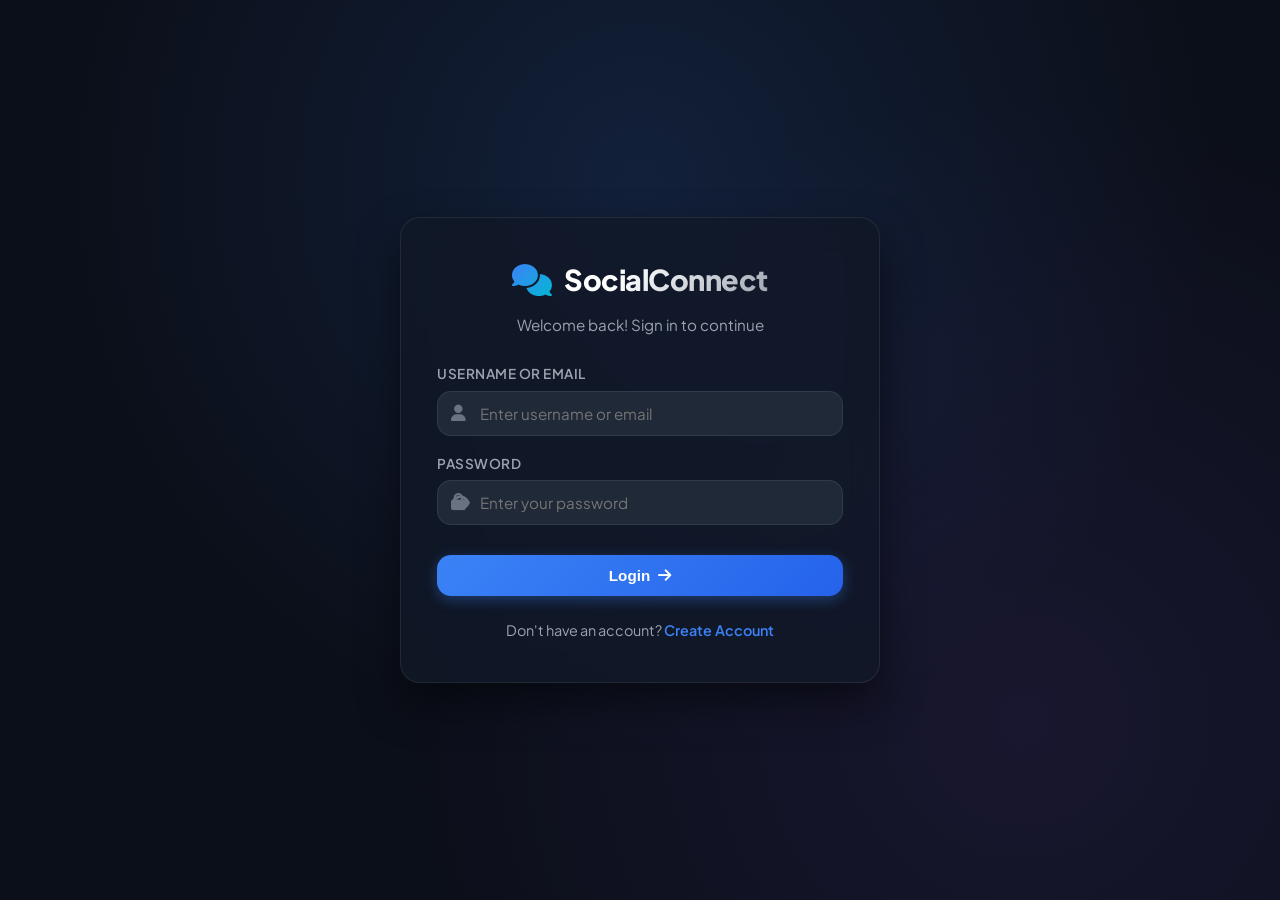
==== wwwroot/dashboard.html @ 9f1ae096 "Initial commit" ====
<!DOCTYPE html>
<html lang="en">
<head>
  <meta charset="UTF-8">
  <meta name="viewport" content="width=device-width, initial-scale=1.0">
  <title>Dashboard - SocialConnect</title>
  <link rel="stylesheet" href="css/style.css">
  <link rel="stylesheet" href="css/dashboard.css">
  <link rel="stylesheet" href="css/users.css">
  <link rel="stylesheet" href="css/call.css">
  <link rel="stylesheet" href="css/profile.css">
  <link rel="stylesheet" href="css/responsive.css">
</head>
<body>
  <div class="app-layout">
    <!-- Sidebar -->
    <aside class="app-sidebar">
      <div class="sidebar-header">
        <div class="user-profile-summary" id="open-profile-btn" title="View Profile">
          <img id="header-user-avatar" src="https://ui-avatars.com/api/?name=User&background=3b82f6&color=fff" alt="User Avatar" class="user-avatar">
          <div class="user-details-mini">
            <span id="header-user-name" class="user-name-display">Loading...</span>
            <span id="header-user-handle" class="user-handle-display">@username</span>
          </div>
        </div>
        <div class="sidebar-actions">
          <button class="icon-btn" id="find-people-nav-btn" title="Find People" onclick="window.location.href='users.html'">
            <i class="fa-solid fa-user-plus"></i>
          </button>
          <button class="icon-btn" id="edit-profile-btn" title="Edit Profile">
            <i class="fa-solid fa-user-pen"></i>
          </button>
          <button class="icon-btn" id="logout-btn" title="Logout" style="color: var(--accent-danger);">
            <i class="fa-solid fa-right-from-bracket"></i>
          </button>
        </div>
      </div>

      <div class="sidebar-nav">
        <button class="nav-tab active" id="tab-chats-btn">
          <i class="fa-solid fa-comments"></i> Chats
        </button>
        <button class="nav-tab" id="tab-people-btn">
          <i class="fa-solid fa-user-group"></i> People
        </button>
        <button class="nav-tab" id="tab-calls-btn">
          <i class="fa-solid fa-clock-rotate-left"></i> Calls
        </button>
      </div>

      <!-- Chats Sidebar Panel -->
      <div class="sidebar-content" id="sidebar-chats-panel">
        <div style="margin-bottom: 16px;">
          <h4 style="font-size: 0.85rem; font-weight: 700; color: var(--text-muted); text-transform: uppercase; letter-spacing: 0.5px; margin-bottom: 10px;">
            Connected Friends
          </h4>
          <div id="sidebar-friends-container">
            <!-- Connected friends list -->
          </div>
        </div>
      </div>

      <!-- People Sidebar Panel -->
      <div class="sidebar-content" id="sidebar-people-panel" style="display: none;">
        <div style="margin-bottom: 14px;">
          <div class="input-wrapper">
            <input type="text" id="sidebar-user-search-input" class="form-control" placeholder="Search people..." style="padding-left: 36px; font-size: 0.88rem;">
            <i class="fa-solid fa-magnifying-glass" style="left: 12px; font-size: 0.9rem;"></i>
          </div>
        </div>

        <div style="margin-bottom: 16px;">
          <h4 style="font-size: 0.85rem; font-weight: 700; color: var(--primary); text-transform: uppercase; letter-spacing: 0.5px; margin-bottom: 8px;">
            Pending Requests
          </h4>
          <div id="sidebar-pending-container">
            <!-- Pending requests -->
          </div>
        </div>

        <div>
          <h4 style="font-size: 0.85rem; font-weight: 700; color: var(--text-secondary); text-transform: uppercase; letter-spacing: 0.5px; margin-bottom: 8px;">
            Find People
          </h4>
          <div id="sidebar-users-container">
            <!-- Users list -->
          </div>
        </div>
      </div>

      <!-- Calls Sidebar Panel -->
      <div class="sidebar-content" id="sidebar-calls-panel" style="display: none;">
        <div style="display: flex; align-items: center; justify-content: space-between; margin-bottom: 12px;">
          <h4 style="font-size: 0.85rem; font-weight: 700; color: var(--text-muted); text-transform: uppercase; letter-spacing: 0.5px;">
            Recent Calls
          </h4>
          <button class="btn btn-secondary btn-sm" onclick="Call.loadCallHistory()" style="padding: 2px 8px; font-size: 0.75rem;">
            <i class="fa-solid fa-rotate"></i> Refresh
          </button>
        </div>
        <div id="sidebar-calls-container">
          <div style="text-align: center; padding: 20px; color: var(--text-muted);">
            <i class="fa-solid fa-phone" style="font-size: 1.8rem; margin-bottom: 8px;"></i>
            <p style="font-size: 0.88rem;">Loading calls...</p>
          </div>
        </div>
      </div>
    </aside>

    <!-- Main Content Area -->
    <main class="app-main">
      <div class="welcome-screen">
        <div class="phase-pill">
          <i class="fa-solid fa-circle-check"></i> Phase 1 & 2 Active: Auth + User Discovery & Connections
        </div>
        <div class="welcome-icon-box">
          <i class="fa-solid fa-users-viewfinder"></i>
        </div>
        <h2 class="welcome-title">Find & Connect With People!</h2>
        <p class="welcome-desc">
          Search registered users by username, full name, or email. Send connection requests, accept/reject incoming requests, and manage your connected friends list.
        </p>

        <div style="display: flex; gap: 12px; margin-bottom: 24px;">
          <a href="users.html" class="btn btn-primary" style="padding: 12px 24px;">
            <i class="fa-solid fa-user-plus"></i> Open User Discovery Page
          </a>
          <button class="btn btn-secondary" onclick="UI.openModal('view-profile-modal')">
            <i class="fa-solid fa-id-card"></i> My Profile
          </button>
        </div>

        <div class="glass-card" style="padding: 24px; max-width: 600px; width: 100%; text-align: left;">
          <h4 style="color: var(--primary); font-weight: 700; margin-bottom: 12px; display: flex; align-items: center; justify-content: space-between;">
            <span><i class="fa-solid fa-user-group"></i> My Connections</span>
            <span id="friends-count-badge" style="font-size: 0.8rem; background: var(--primary-glow); color: var(--primary); padding: 2px 8px; border-radius: var(--radius-full);">0 friends</span>
          </h4>
          <div id="dashboard-friends-list">
            <!-- Connected friends list -->
          </div>
        </div>
      </div>
    </main>
  </div>

  <!-- View Profile Modal -->
  <div class="modal-backdrop" id="view-profile-modal">
    <div class="modal-content glass-card">
      <button class="modal-close-btn" onclick="UI.closeModal('view-profile-modal')">
        <i class="fa-solid fa-xmark"></i>
      </button>
      <div class="profile-card-header">
        <img id="modal-profile-avatar" src="" alt="Avatar" class="profile-avatar-large">
        <h3 id="modal-profile-name" class="profile-full-name">Full Name</h3>
        <p id="modal-profile-username" class="profile-username">@username</p>
        <span class="status-badge status-online">
          <span class="status-dot"></span> 🟢 Online
        </span>
      </div>
      <div class="profile-info-grid">
        <div class="profile-info-item">
          <div class="profile-info-label">Email Address</div>
          <div id="modal-profile-email" class="profile-info-value">email@example.com</div>
        </div>
        <div class="profile-info-item">
          <div class="profile-info-label">Bio / About</div>
          <div id="modal-profile-bio" class="profile-info-value">No bio added yet.</div>
        </div>
        <div class="profile-info-item">
          <div class="profile-info-label">Member Since</div>
          <div id="modal-profile-joined" class="profile-info-value">-</div>
        </div>
      </div>
    </div>
  </div>

  <!-- Edit Profile Modal -->
  <div class="modal-backdrop" id="edit-profile-modal">
    <div class="modal-content glass-card" style="max-width: 500px;">
      <button class="modal-close-btn" onclick="UI.closeModal('edit-profile-modal')">
        <i class="fa-solid fa-xmark"></i>
      </button>
      <h3 style="font-size: 1.3rem; font-weight: 800; margin-bottom: 20px;">
        <i class="fa-solid fa-user-pen" style="color: var(--primary);"></i> Edit Profile
      </h3>

      <form id="profile-edit-form" enctype="multipart/form-data">
        <div class="avatar-upload-container" style="margin-bottom: 16px;">
          <div class="avatar-preview-wrapper" id="edit-avatar-trigger" title="Change Photo">
            <img id="edit-avatar-preview-img" src="" alt="Avatar">
            <div class="avatar-overlay">
              <i class="fa-solid fa-camera"></i>
            </div>
          </div>
          <span style="font-size: 0.78rem; color: var(--text-muted);">Click to change profile picture</span>
          <input type="file" id="edit-profile-avatar-input" name="profilePhoto" class="hidden-file-input" accept="image/jpeg,image/png,image/webp">
        </div>

        <div class="form-group">
          <label for="edit-fullName">Full Name</label>
          <div class="input-wrapper">
            <input type="text" id="edit-fullName" name="fullName" class="form-control" required>
            <i class="fa-solid fa-id-card"></i>
          </div>
        </div>

        <div class="form-group">
          <label for="edit-bio">Bio / About</label>
          <div class="input-wrapper">
            <input type="text" id="edit-bio" name="bio" class="form-control">
            <i class="fa-solid fa-quote-left"></i>
          </div>
        </div>

        <hr style="border: 0; border-top: 1px solid var(--border-color); margin: 20px 0;">
        <h4 style="font-size: 0.9rem; font-weight: 700; color: var(--text-secondary); margin-bottom: 12px;">Change Password (Optional)</h4>

        <div class="form-group">
          <label for="edit-currentPassword">Current Password</label>
          <div class="input-wrapper">
            <input type="password" id="edit-currentPassword" name="currentPassword" class="form-control" placeholder="Required to change password">
            <i class="fa-solid fa-lock"></i>
            <i class="fa-solid fa-eye password-toggle"></i>
          </div>
        </div>

        <div class="form-group">
          <label for="edit-newPassword">New Password</label>
          <div class="input-wrapper">
            <input type="password" id="edit-newPassword" name="newPassword" class="form-control" placeholder="Min. 6 characters" minlength="6">
            <i class="fa-solid fa-key"></i>
            <i class="fa-solid fa-eye password-toggle"></i>
          </div>
        </div>

        <button type="submit" class="btn btn-primary" style="width: 100%; margin-top: 10px;">
          Save Changes <i class="fa-solid fa-check"></i>
        </button>
      </form>
    </div>
  </div>

  <!-- Incoming Voice Call Modal -->
  <div class="modal-backdrop" id="incoming-voice-call-modal">
    <div class="modal-content glass-card" style="max-width: 400px; text-align: center; padding: 28px;">
      <div style="margin-bottom: 16px;">
        <img id="incoming-caller-avatar" src="" style="width: 80px; height: 80px; border-radius: 50%; object-fit: cover; border: 3px solid var(--accent-green); box-shadow: 0 0 20px rgba(16, 185, 129, 0.4);">
      </div>
      <h3 id="incoming-caller-name" style="font-size: 1.25rem; font-weight: 800; color: var(--text-main); margin-bottom: 4px;">Incoming Call</h3>
      <p style="font-size: 0.88rem; color: var(--accent-green); font-weight: 600; margin-bottom: 24px;">
        <i class="fa-solid fa-phone-volume fa-shake"></i> Incoming Voice Call...
      </p>
      <div style="display: flex; gap: 14px;">
        <button class="btn btn-danger" onclick="Call.rejectIncomingCall()" style="flex: 1; padding: 12px; font-weight: 700;">
          <i class="fa-solid fa-phone-slash"></i> Decline
        </button>
        <button class="btn btn-primary" onclick="Call.acceptIncomingCall()" style="flex: 1; padding: 12px; font-weight: 700; background: linear-gradient(135deg, #10b981 0%, #059669 100%);">
          <i class="fa-solid fa-phone"></i> Accept
        </button>
      </div>
    </div>
  </div>

  <!-- Incoming Video Call Modal -->
  <div class="modal-backdrop" id="incoming-video-call-modal">
    <div class="modal-content glass-card" style="max-width: 400px; text-align: center; padding: 28px;">
      <div style="margin-bottom: 16px;">
        <img id="incoming-video-caller-avatar" src="" style="width: 80px; height: 80px; border-radius: 50%; object-fit: cover; border: 3px solid var(--primary); box-shadow: 0 0 20px rgba(59, 130, 246, 0.4);">
      </div>
      <h3 id="incoming-video-caller-name" style="font-size: 1.25rem; font-weight: 800; color: var(--text-main); margin-bottom: 4px;">Incoming Video Call</h3>
      <p style="font-size: 0.88rem; color: var(--primary); font-weight: 600; margin-bottom: 24px;">
        <i class="fa-solid fa-video fa-shake"></i> Incoming Video Call...
      </p>
      <div style="display: flex; gap: 14px;">
        <button class="btn btn-danger" onclick="Call.rejectIncomingCall()" style="flex: 1; padding: 12px; font-weight: 700;">
          <i class="fa-solid fa-phone-slash"></i> Decline
        </button>
        <button class="btn btn-primary" onclick="Call.acceptIncomingVideoCall()" style="flex: 1; padding: 12px; font-weight: 700; background: linear-gradient(135deg, #3b82f6 0%, #2563eb 100%);">
          <i class="fa-solid fa-video"></i> Accept Video
        </button>
      </div>
    </div>
  </div>

  <script src="js/lib/signalr.min.js"></script>
  <script src="js/api.js"></script>
  <script src="js/ui.js"></script>
  <script src="js/auth.js"></script>
  <script src="js/profile.js"></script>
  <script src="js/users.js"></script>
  <script src="js/chat.js"></script>
  <script src="js/call.js"></script>
  <script>
    document.addEventListener('DOMContentLoaded', async () => {
      const user = await Auth.getCurrentUser();
      if (!user) {
        window.location.href = 'login.html';
        return;
      }

      Profile.init();
      Profile.renderProfileData(user);
      Users.init();
      Chat.initSignalR();

      // Load connections for sidebar and dashboard
      loadDashboardConnections();

      // Tab Toggling
      const tabChatsBtn = document.getElementById('tab-chats-btn');
      const tabPeopleBtn = document.getElementById('tab-people-btn');
      const tabCallsBtn = document.getElementById('tab-calls-btn');
      const chatsPanel = document.getElementById('sidebar-chats-panel');
      const peoplePanel = document.getElementById('sidebar-people-panel');
      const callsPanel = document.getElementById('sidebar-calls-panel');

      tabChatsBtn.addEventListener('click', () => {
        tabChatsBtn.classList.add('active');
        tabPeopleBtn.classList.remove('active');
        if (tabCallsBtn) tabCallsBtn.classList.remove('active');
        chatsPanel.style.display = 'block';
        peoplePanel.style.display = 'none';
        if (callsPanel) callsPanel.style.display = 'none';
      });

      tabPeopleBtn.addEventListener('click', () => {
        tabPeopleBtn.classList.add('active');
        tabChatsBtn.classList.remove('active');
        if (tabCallsBtn) tabCallsBtn.classList.remove('active');
        peoplePanel.style.display = 'block';
        chatsPanel.style.display = 'none';
        if (callsPanel) callsPanel.style.display = 'none';
        
        Users.loadUsersContainer('sidebar-users-container');
        Users.loadPendingRequestsContainer('sidebar-pending-container');
      });

      if (tabCallsBtn) {
        tabCallsBtn.addEventListener('click', () => {
          tabCallsBtn.classList.add('active');
          tabChatsBtn.classList.remove('active');
          tabPeopleBtn.classList.remove('active');
          if (callsPanel) callsPanel.style.display = 'block';
          chatsPanel.style.display = 'none';
          peoplePanel.style.display = 'none';

          if (typeof Call !== 'undefined' && Call.loadCallHistory) {
            Call.loadCallHistory();
          }
        });
      }

      // Event listeners for profile modals & logout
      document.getElementById('open-profile-btn').addEventListener('click', () => UI.openModal('view-profile-modal'));
      document.getElementById('edit-profile-btn').addEventListener('click', () => UI.openModal('edit-profile-modal'));
      document.getElementById('logout-btn').addEventListener('click', () => Auth.logout());
    });

    async function loadDashboardConnections() {
      try {
        const [friends, conversations] = await Promise.all([
          API.get('/friendrequests/friends'),
          API.get('/conversations').catch(() => [])
        ]);

        const unreadMap = {};
        if (Array.isArray(conversations)) {
          conversations.forEach(c => {
            if (c.otherParticipant) {
              unreadMap[c.otherParticipant.id] = c.unreadCount || 0;
            }
          });
        }

        const countBadge = document.getElementById('friends-count-badge');
        if (countBadge) countBadge.textContent = `${friends.length} friend${friends.length === 1 ? '' : 's'}`;

        const sidebarContainer = document.getElementById('sidebar-friends-container');
        const dashContainer = document.getElementById('dashboard-friends-list');

        if (friends.length === 0) {
          const emptyHtml = `
            <div style="text-align: center; padding: 20px; color: var(--text-muted);">
              <i class="fa-solid fa-user-clock" style="font-size: 1.8rem; margin-bottom: 8px;"></i>
              <p style="font-size: 0.9rem;">No connections yet.</p>
              <a href="users.html" class="btn btn-primary btn-sm" style="margin-top: 10px; display: inline-flex;">
                <i class="fa-solid fa-user-plus"></i> Find Friends
              </a>
            </div>
          `;
          if (sidebarContainer) sidebarContainer.innerHTML = emptyHtml;
          if (dashContainer) dashContainer.innerHTML = emptyHtml;
          return;
        }

        const html = friends.map(f => {
          const unreadCount = unreadMap[f.userId] || 0;
          const hasUnread = unreadCount > 0;

          return `
            <div class="friend-item ${hasUnread ? 'has-unread' : ''}" onclick="window.location.href='chat.html?userId=${f.userId}'" title="Click to chat with ${UI.escapeHtml(f.fullName)}">
              <div class="avatar-container">
                <img src="${UI.getAvatarUrl(f)}" class="user-avatar" style="width: 42px; height: 42px;">
                <span class="${f.isOnline ? 'online-blob' : 'offline-blob'}" title="${f.isOnline ? 'Online' : 'Offline'}"></span>
              </div>
              <div style="flex: 1; min-width: 0;">
                <div style="display: flex; justify-content: space-between; align-items: center;">
                  <span style="font-size: 0.92rem; font-weight: 700; color: var(--text-main);">${UI.escapeHtml(f.fullName)}</span>
                  ${hasUnread ? `<span class="unread-count-badge">${unreadCount}</span>` : ''}
                </div>
                <div style="font-size: 0.8rem; color: var(--text-muted);">@${UI.escapeHtml(f.username)}</div>
              </div>
              <button class="btn btn-primary btn-sm" style="font-size: 0.78rem; padding: 4px 10px; gap: 4px;" onclick="event.stopPropagation(); window.location.href='chat.html?userId=${f.userId}'">
                <i class="fa-solid fa-comments"></i> Chat
              </button>
            </div>
          `;
        }).join('');

        if (sidebarContainer) sidebarContainer.innerHTML = html;
        if (dashContainer) dashContainer.innerHTML = html;
      } catch (err) {
        console.error('Failed to load dashboard connections:', err);
      }
    }
  </script>
</body>
</html>
---- wwwroot/css/style.css ----
/* Global Styles & Design System */
@import url('https://fonts.googleapis.com/css2?family=Plus+Jakarta+Sans:wght@300;400;500;600;700;800&display=swap');
@import url('https://cdnjs.cloudflare.com/ajax/libs/font-awesome/6.5.1/css/all.min.css');

:root {
  --font-family: 'Plus Jakarta Sans', system-ui, -apple-system, BlinkMacSystemFont, 'Segoe UI', Roboto, sans-serif;
  
  /* Color Palette - Vibrant Dark Mode */
  --bg-primary: #0b0f19;
  --bg-secondary: #111827;
  --bg-card: rgba(17, 24, 39, 0.8);
  --bg-card-hover: rgba(31, 41, 55, 0.9);
  --bg-input: #1f2937;
  
  --primary: #3b82f6;
  --primary-hover: #2563eb;
  --primary-glow: rgba(59, 130, 246, 0.35);
  
  --accent-cyan: #06b6d4;
  --accent-purple: #8b5cf6;
  --accent-green: #22c55e;
  --accent-danger: #ef4444;
  --accent-warning: #f59e0b;
  
  --text-main: #f9fafb;
  --text-secondary: #9ca3af;
  --text-muted: #6b7280;
  
  --border-color: rgba(255, 255, 255, 0.08);
  --border-focus: rgba(59, 130, 246, 0.6);
  
  --radius-sm: 8px;
  --radius-md: 14px;
  --radius-lg: 20px;
  --radius-full: 9999px;
  
  --shadow-sm: 0 2px 8px rgba(0, 0, 0, 0.2);
  --shadow-md: 0 10px 30px rgba(0, 0, 0, 0.35);
  --shadow-lg: 0 20px 40px rgba(0, 0, 0, 0.5);
  
  --transition: all 0.25s cubic-bezier(0.4, 0, 0.2, 1);
}

* {
  margin: 0;
  padding: 0;
  box-sizing: border-box;
}

body {
  font-family: var(--font-family);
  background-color: var(--bg-primary);
  color: var(--text-main);
  min-height: 100vh;
  line-height: 1.5;
  overflow-x: hidden;
  display: flex;
  flex-direction: column;
}

a {
  color: var(--primary);
  text-decoration: none;
  transition: var(--transition);
}

a:hover {
  color: #60a5fa;
}

/* Glassmorphism Card Container */
.glass-card {
  background: var(--bg-card);
  backdrop-filter: blur(16px);
  -webkit-backdrop-filter: blur(16px);
  border: 1px solid var(--border-color);
  box-shadow: var(--shadow-md);
  border-radius: var(--radius-lg);
}

/* Toast Notifications Container */
#toast-container {
  position: fixed;
  top: 24px;
  right: 24px;
  z-index: 9999;
  display: flex;
  flex-direction: column;
  gap: 12px;
  max-width: 400px;
  width: calc(100% - 48px);
}

.toast {
  padding: 14px 18px;
  border-radius: var(--radius-md);
  font-size: 0.92rem;
  font-weight: 500;
  color: #ffffff;
  display: flex;
  align-items: center;
  gap: 12px;
  box-shadow: var(--shadow-lg);
  animation: slideInRight 0.3s cubic-bezier(0.16, 1, 0.3, 1) forwards;
  backdrop-filter: blur(10px);
}

.toast.success {
  background: rgba(34, 197, 94, 0.95);
  border: 1px solid rgba(74, 222, 128, 0.5);
}

.toast.error {
  background: rgba(239, 68, 68, 0.95);
  border: 1px solid rgba(248, 113, 113, 0.5);
}

.toast.info {
  background: rgba(59, 130, 246, 0.95);
  border: 1px solid rgba(96, 165, 250, 0.5);
}

@keyframes slideInRight {
  from {
    opacity: 0;
    transform: translateX(100px);
  }
  to {
    opacity: 1;
    transform: translateX(0);
  }
}

/* Buttons */
.btn {
  display: inline-flex;
  align-items: center;
  justify-content: center;
  gap: 8px;
  padding: 12px 24px;
  font-size: 0.95rem;
  font-weight: 600;
  border-radius: var(--radius-md);
  border: none;
  cursor: pointer;
  transition: var(--transition);
}

.btn-primary {
  background: linear-gradient(135deg, var(--primary) 0%, #2563eb 100%);
  color: #ffffff;
  box-shadow: 0 4px 14px var(--primary-glow);
}

.btn-primary:hover {
  transform: translateY(-2px);
  box-shadow: 0 6px 20px var(--primary-glow);
  background: linear-gradient(135deg, #60a5fa 0%, var(--primary) 100%);
}

.btn-secondary {
  background: var(--bg-input);
  color: var(--text-main);
  border: 1px solid var(--border-color);
}

.btn-secondary:hover {
  background: #374151;
  color: #ffffff;
}

.btn-danger {
  background: linear-gradient(135deg, #ef4444 0%, #dc2626 100%);
  color: #ffffff;
}

.btn-danger:hover {
  background: linear-gradient(135deg, #f87171 0%, #ef4444 100%);
}

/* Input Fields */
.form-group {
  display: flex;
  flex-direction: column;
  gap: 6px;
  margin-bottom: 18px;
}

.form-group label {
  font-size: 0.85rem;
  font-weight: 600;
  color: var(--text-secondary);
  text-transform: uppercase;
  letter-spacing: 0.5px;
}

.input-wrapper {
  position: relative;
  display: flex;
  align-items: center;
}

.input-wrapper i {
  position: absolute;
  left: 14px;
  color: var(--text-muted);
  font-size: 1.05rem;
  transition: var(--transition);
}

.form-control {
  width: 100%;
  padding: 12px 16px 12px 42px;
  background-color: var(--bg-input);
  border: 1.5px solid var(--border-color);
  border-radius: var(--radius-md);
  color: var(--text-main);
  font-size: 0.95rem;
  font-family: inherit;
  transition: var(--transition);
}

.form-control:focus {
  outline: none;
  border-color: var(--primary);
  box-shadow: 0 0 0 4px var(--primary-glow);
}

/* Avatar with Online Blob Overlay */
.avatar-container {
  position: relative;
  display: inline-block;
  flex-shrink: 0;
}

.online-blob {
  position: absolute;
  bottom: 2px;
  right: 2px;
  width: 14px;
  height: 14px;
  border-radius: 50%;
  background-color: var(--accent-green);
  border: 2.5px solid var(--bg-secondary);
  box-shadow: 0 0 10px var(--accent-green);
}

.offline-blob {
  position: absolute;
  bottom: 2px;
  right: 2px;
  width: 14px;
  height: 14px;
  border-radius: 50%;
  background-color: var(--text-muted);
  border: 2.5px solid var(--bg-secondary);
}

/* Status Indicators */
.status-badge {
  display: inline-flex;
  align-items: center;
  gap: 6px;
  padding: 4px 10px;
  border-radius: var(--radius-full);
  font-size: 0.8rem;
  font-weight: 600;
}

.status-online {
  background: rgba(34, 197, 94, 0.15);
  color: var(--accent-green);
  border: 1px solid rgba(34, 197, 94, 0.3);
}

.status-offline {
  background: rgba(107, 114, 128, 0.15);
  color: var(--text-muted);
  border: 1px solid rgba(107, 114, 128, 0.3);
}

.status-dot {
  width: 8px;
  height: 8px;
  border-radius: 50%;
  display: inline-block;
}

.status-online .status-dot {
  background-color: var(--accent-green);
  box-shadow: 0 0 8px var(--accent-green);
}

.status-offline .status-dot {
  background-color: var(--text-muted);
}
---- wwwroot/css/dashboard.css ----
/* Dashboard & App Layout */
.app-layout {
  display: flex;
  height: 100vh;
  width: 100vw;
  overflow: hidden;
  background-color: var(--bg-primary);
}

/* Sidebar */
.app-sidebar {
  width: 340px;
  background-color: var(--bg-secondary);
  border-right: 1px solid var(--border-color);
  display: flex;
  flex-direction: column;
  flex-shrink: 0;
}

.sidebar-header {
  padding: 20px;
  border-bottom: 1px solid var(--border-color);
  display: flex;
  align-items: center;
  justify-content: space-between;
}

.user-profile-summary {
  display: flex;
  align-items: center;
  gap: 12px;
  cursor: pointer;
}

.user-avatar {
  width: 44px;
  height: 44px;
  border-radius: 50%;
  object-fit: cover;
  border: 2px solid var(--primary);
  background-color: var(--bg-input);
}

.user-details-mini {
  display: flex;
  flex-direction: column;
}

.user-name-display {
  font-weight: 700;
  font-size: 0.95rem;
  color: var(--text-main);
  line-height: 1.2;
}

.user-handle-display {
  font-size: 0.8rem;
  color: var(--text-secondary);
}

.sidebar-actions {
  display: flex;
  gap: 8px;
}

.icon-btn {
  width: 38px;
  height: 38px;
  border-radius: 50%;
  background: var(--bg-input);
  border: 1px solid var(--border-color);
  color: var(--text-secondary);
  display: flex;
  align-items: center;
  justify-content: center;
  cursor: pointer;
  transition: var(--transition);
}

.icon-btn:hover {
  background: #374151;
  color: var(--text-main);
  transform: translateY(-1px);
}

.sidebar-nav {
  padding: 16px;
  display: flex;
  gap: 8px;
  border-bottom: 1px solid var(--border-color);
}

.nav-tab {
  flex: 1;
  padding: 10px 14px;
  text-align: center;
  border-radius: var(--radius-md);
  font-size: 0.88rem;
  font-weight: 600;
  color: var(--text-secondary);
  cursor: pointer;
  transition: var(--transition);
  border: none;
  background: transparent;
}

.nav-tab.active {
  background: var(--primary-glow);
  color: var(--primary);
  border: 1px solid var(--primary);
}

.sidebar-content {
  flex: 1;
  overflow-y: auto;
  padding: 16px;
}

/* Main Content Area */
.app-main {
  flex: 1;
  display: flex;
  flex-direction: column;
  background-color: var(--bg-primary);
  position: relative;
}

.welcome-screen {
  flex: 1;
  display: flex;
  flex-direction: column;
  align-items: center;
  justify-content: center;
  padding: 40px;
  text-align: center;
}

.welcome-icon-box {
  width: 90px;
  height: 90px;
  border-radius: 50%;
  background: linear-gradient(135deg, rgba(59, 130, 246, 0.2), rgba(139, 92, 246, 0.2));
  border: 1px solid var(--primary-glow);
  display: flex;
  align-items: center;
  justify-content: center;
  margin-bottom: 24px;
}

.welcome-icon-box i {
  font-size: 2.5rem;
  color: var(--primary);
}

.welcome-title {
  font-size: 1.8rem;
  font-weight: 800;
  margin-bottom: 12px;
}

.welcome-desc {
  max-width: 500px;
  color: var(--text-secondary);
  font-size: 0.98rem;
  margin-bottom: 30px;
}

.phase-pill {
  display: inline-flex;
  align-items: center;
  gap: 8px;
  padding: 8px 16px;
  border-radius: var(--radius-full);
  background: rgba(34, 197, 94, 0.15);
  color: var(--accent-green);
  border: 1px solid rgba(34, 197, 94, 0.3);
  font-size: 0.88rem;
  font-weight: 600;
  margin-bottom: 20px;
}
---- wwwroot/css/users.css ----
/* User Discovery & Card Styles */
.users-search-bar {
  position: relative;
  margin-bottom: 24px;
}

.users-grid {
  display: grid;
  grid-template-columns: repeat(auto-fill, minmax(280px, 1fr));
  gap: 20px;
}

.user-card {
  padding: 20px;
  border-radius: var(--radius-md);
  display: flex;
  flex-direction: column;
  gap: 14px;
  transition: var(--transition);
}

.user-card:hover {
  transform: translateY(-3px);
  border-color: rgba(59, 130, 246, 0.4);
  box-shadow: var(--shadow-md);
}

.user-card-header {
  display: flex;
  align-items: center;
  gap: 14px;
}

.user-card-avatar {
  width: 54px;
  height: 54px;
  border-radius: 50%;
  object-fit: cover;
  border: 2px solid var(--primary);
  background-color: var(--bg-input);
}

.user-card-info {
  display: flex;
  flex-direction: column;
  gap: 2px;
}

.user-card-name {
  font-weight: 700;
  font-size: 1rem;
  color: var(--text-main);
  white-space: nowrap;
  overflow: hidden;
  text-overflow: ellipsis;
}

.user-card-username {
  font-size: 0.82rem;
  color: var(--text-secondary);
  margin-bottom: 4px;
}

.user-card-bio {
  font-size: 0.85rem;
  color: var(--text-secondary);
  line-height: 1.4;
  display: -webkit-box;
  -webkit-line-clamp: 2;
  -webkit-box-orient: vertical;
  overflow: hidden;
  height: 2.8em;
}

.user-card-footer {
  margin-top: auto;
  display: flex;
  justify-content: flex-end;
}

.btn-sm {
  padding: 8px 14px;
  font-size: 0.82rem;
  border-radius: var(--radius-sm);
}

.pending-req-item {
  display: flex;
  align-items: center;
  gap: 10px;
  padding: 10px 12px;
  background: var(--bg-input);
  border: 1px solid var(--border-color);
  border-radius: var(--radius-md);
  margin-bottom: 8px;
}

.friend-item {
  display: flex;
  align-items: center;
  gap: 14px;
  padding: 12px 16px;
  border-radius: var(--radius-md);
  cursor: pointer;
  transition: var(--transition);
  border: 1px solid transparent;
  margin-bottom: 8px;
  width: 100%;
  box-sizing: border-box;
}

.friend-item:hover {
  background: var(--bg-card-hover);
}

.friend-item .friend-name {
  color: #ffffff !important;
}

/* Unread Messages Highlight & Red Badge */
.friend-item.has-unread {
  border: 1.5px solid #00c919 !important;
  background: rgba(0, 201, 25, 0.08) !important;
  box-shadow: 0 0 10px rgba(0, 201, 25, 0.25) !important;
}

.unread-count-badge {
  background: linear-gradient(135deg, #ef4444 0%, #dc2626 100%);
  color: #ffffff;
  font-size: 0.72rem;
  font-weight: 800;
  padding: 2px 8px;
  border-radius: 9999px;
  box-shadow: 0 2px 6px rgba(239, 68, 68, 0.4);
  display: inline-flex;
  align-items: center;
  justify-content: center;
  flex-shrink: 0;
  min-width: 18px;
}
---- wwwroot/css/call.css ----
/* WebRTC Video Call & Screen Sharing Glassmorphism Modal Styles */
.video-modal-backdrop {
  position: fixed;
  top: 0;
  left: 0;
  width: 100vw;
  height: 100vh;
  background: rgba(11, 15, 25, 0.94);
  backdrop-filter: blur(24px);
  -webkit-backdrop-filter: blur(24px);
  z-index: 1000000 !important;
  display: flex;
  flex-direction: column;
  justify-content: space-between;
  align-items: center;
  padding: 20px;
  animation: fadeIn 0.3s cubic-bezier(0.16, 1, 0.3, 1) forwards;
}

/* Incoming Call Modals Topmost Stacking */
#incoming-voice-call-modal,
#incoming-video-call-modal {
  z-index: 999999 !important;
}

#incoming-voice-call-modal .modal-content,
#incoming-video-call-modal .modal-content {
  z-index: 1000000 !important;
  box-shadow: 0 25px 60px rgba(0, 0, 0, 0.85), 0 0 35px rgba(59, 130, 246, 0.45) !important;
  border: 1.5px solid var(--primary) !important;
}

.video-call-header {
  width: 100%;
  max-width: 1200px;
  display: flex;
  justify-content: space-between;
  align-items: center;
  z-index: 10010;
  background: rgba(17, 24, 39, 0.6);
  backdrop-filter: blur(12px);
  padding: 12px 24px;
  border-radius: var(--radius-lg);
  border: 1px solid var(--border-color);
}

.video-call-user-info {
  display: flex;
  align-items: center;
  gap: 14px;
}

.video-call-avatar {
  width: 44px;
  height: 44px;
  border-radius: 50%;
  object-fit: cover;
  border: 2px solid var(--primary);
}

.video-call-title {
  font-weight: 700;
  font-size: 1.05rem;
  color: #ffffff;
}

.video-call-timer {
  font-size: 0.85rem;
  color: var(--accent-green);
  font-weight: 600;
}

.video-viewport-container {
  position: relative;
  width: 100%;
  max-width: 1200px;
  height: calc(100vh - 180px);
  background: #000000;
  border-radius: var(--radius-lg);
  overflow: hidden;
  box-shadow: 0 20px 50px rgba(0, 0, 0, 0.6);
  border: 1px solid var(--border-color);
  display: flex;
  align-items: center;
  justify-content: center;
}

/* Remote Video Element (Main Screen) */
#remote-video-element {
  width: 100%;
  height: 100%;
  object-fit: cover;
  background: #0d1117;
}

/* Local Video Element (Picture-in-Picture Floating Window) */
.local-video-wrapper {
  position: absolute;
  bottom: 24px;
  right: 24px;
  width: 220px;
  height: 140px;
  border-radius: 16px;
  overflow: hidden;
  box-shadow: 0 10px 30px rgba(0, 0, 0, 0.7);
  border: 2px solid var(--primary);
  background: #111827;
  z-index: 10020;
  transition: all 0.3s ease;
}

.local-video-wrapper:hover {
  transform: scale(1.04);
  box-shadow: 0 14px 40px rgba(59, 130, 246, 0.4);
}

#local-video-element {
  width: 100%;
  height: 100%;
  object-fit: cover;
  transform: scaleX(-1); /* Mirror local camera */
}

/* Video Control Floating Toolbar */
.video-call-toolbar {
  display: flex;
  align-items: center;
  gap: 16px;
  background: rgba(17, 24, 39, 0.85);
  backdrop-filter: blur(16px);
  padding: 14px 32px;
  border-radius: 9999px;
  border: 1px solid var(--border-color);
  box-shadow: 0 10px 30px rgba(0, 0, 0, 0.5);
  z-index: 10030;
}

.control-btn {
  width: 50px;
  height: 50px;
  border-radius: 50%;
  border: none;
  background: var(--bg-input);
  color: #ffffff;
  font-size: 1.15rem;
  cursor: pointer;
  display: flex;
  align-items: center;
  justify-content: center;
  transition: var(--transition);
}

.control-btn:hover {
  transform: translateY(-3px) scale(1.08);
  background: #374151;
}

.control-btn.active-screen {
  background: linear-gradient(135deg, #10b981 0%, #059669 100%);
  color: #ffffff;
  box-shadow: 0 0 15px rgba(16, 185, 129, 0.5);
}

.control-btn.btn-hangup {
  background: linear-gradient(135deg, #ef4444 0%, #dc2626 100%);
  box-shadow: 0 4px 15px rgba(239, 68, 68, 0.4);
  width: 54px;
  height: 54px;
}

.control-btn.btn-hangup:hover {
  background: linear-gradient(135deg, #f87171 0%, #ef4444 100%);
  transform: translateY(-3px) scale(1.1);
}

.control-btn.muted {
  background: #ef4444 !important;
  color: #ffffff !important;
}

@keyframes fadeIn {
  from { opacity: 0; transform: scale(0.98); }
  to { opacity: 1; transform: scale(1); }
}

@media (max-width: 768px) {
  .local-video-wrapper {
    width: 130px;
    height: 90px;
    bottom: 14px;
    right: 14px;
  }
  .video-call-toolbar {
    padding: 10px 18px;
    gap: 10px;
  }
  .control-btn {
    width: 44px;
    height: 44px;
    font-size: 1rem;
  }
}

/* --- Full-Screen Voice Call Modal (Matching Reference Mockup) --- */
.voice-call-modal-overlay {
  position: fixed;
  inset: 0;
  z-index: 1000000 !important;
  background: linear-gradient(135deg, #090d16 0%, #1e1b4b 50%, #0f172a 100%);
  display: flex;
  flex-direction: column;
  align-items: center;
  justify-content: center;
  padding: 24px;
  animation: fadeIn 0.3s ease-out;
}

.voice-call-center-container {
  display: flex;
  flex-direction: column;
  align-items: center;
  text-align: center;
  margin-bottom: 60px;
}

.voice-call-avatar-wrapper {
  position: relative;
  margin-bottom: 24px;
}

.voice-call-avatar-img {
  width: 140px;
  height: 140px;
  border-radius: 50%;
  object-fit: cover;
  border: 4px solid rgba(99, 102, 241, 0.7);
  box-shadow: 0 0 40px rgba(99, 102, 241, 0.4), 0 0 80px rgba(99, 102, 241, 0.2);
  animation: avatarPulse 2.5s infinite ease-in-out;
}

@keyframes avatarPulse {
  0% { box-shadow: 0 0 30px rgba(99, 102, 241, 0.4); }
  50% { box-shadow: 0 0 50px rgba(99, 102, 241, 0.7), 0 0 90px rgba(99, 102, 241, 0.3); }
  100% { box-shadow: 0 0 30px rgba(99, 102, 241, 0.4); }
}

.voice-call-user-name {
  font-size: 1.6rem;
  font-weight: 700;
  color: #ffffff;
  margin-bottom: 8px;
  letter-spacing: -0.3px;
}

.voice-call-status-timer {
  font-size: 1.05rem;
  font-weight: 600;
  color: #94a3b8;
  font-family: var(--font-mono, monospace), system-ui;
  letter-spacing: 0.5px;
}

/* Control Bar for Voice Call */
.voice-call-actions-bar {
  display: flex;
  align-items: center;
  gap: 20px;
  background: rgba(15, 23, 42, 0.65);
  backdrop-filter: blur(16px);
  padding: 14px 28px;
  border-radius: 9999px;
  border: 1px solid rgba(255, 255, 255, 0.1);
  box-shadow: 0 20px 50px rgba(0, 0, 0, 0.5);
}

.voice-action-btn {
  width: 52px;
  height: 52px;
  border-radius: 50%;
  border: none;
  background: rgba(255, 255, 255, 0.95);
  color: #1e293b;
  font-size: 1.25rem;
  cursor: pointer;
  display: flex;
  align-items: center;
  justify-content: center;
  transition: all 0.25s cubic-bezier(0.4, 0, 0.2, 1);
  box-shadow: 0 4px 14px rgba(0, 0, 0, 0.2);
}

.voice-action-btn:hover {
  transform: translateY(-4px) scale(1.08);
  background: #ffffff;
  box-shadow: 0 8px 25px rgba(255, 255, 255, 0.3);
}

.voice-action-btn.muted {
  background: #ef4444 !important;
  color: #ffffff !important;
  box-shadow: 0 4px 20px rgba(239, 68, 68, 0.5);
}

.voice-action-btn.btn-hangup {
  background: linear-gradient(135deg, #ef4444 0%, #dc2626 100%) !important;
  color: #ffffff !important;
  box-shadow: 0 6px 20px rgba(239, 68, 68, 0.5);
}

.voice-action-btn.btn-hangup:hover {
  background: linear-gradient(135deg, #f87171 0%, #ef4444 100%) !important;
  transform: translateY(-4px) scale(1.1);
}

/* Call History List Item */
.call-history-item {
  display: flex;
  align-items: center;
  gap: 12px;
  padding: 12px 14px;
  background: var(--bg-secondary);
  border: 1px solid var(--border-color);
  border-radius: var(--radius-md);
  margin-bottom: 8px;
  transition: var(--transition);
}

.call-history-item:hover {
  border-color: var(--primary);
  transform: translateY(-1px);
}

.call-history-avatar {
  width: 44px;
  height: 44px;
  border-radius: 50%;
  object-fit: cover;
}

.call-icon-badge {
  font-size: 0.82rem;
  font-weight: 600;
  display: inline-flex;
  align-items: center;
  gap: 4px;
}

.call-icon-badge.incoming { color: #10b981; }
.call-icon-badge.outgoing { color: #3b82f6; }
.call-icon-badge.missed { color: #ef4444; }
.call-icon-badge.rejected { color: #f59e0b; }

/* Inline Chat Call Log Card */
.chat-call-log-card {
  display: flex;
  align-items: center;
  gap: 12px;
  padding: 8px 12px;
  min-width: 210px;
}

.chat-call-card-item {
  display: flex;
  align-items: center;
  gap: 12px;
  padding: 12px 16px;
  background: var(--bg-secondary);
  border: 1px solid var(--border-color);
  border-radius: var(--radius-lg);
  min-width: 260px;
  max-width: 380px;
  box-shadow: 0 4px 15px rgba(0, 0, 0, 0.2);
  margin: 6px 0;
}

.chat-msg-row.outgoing .chat-call-card-item {
  margin-left: auto;
  border-color: rgba(59, 130, 246, 0.4);
  background: linear-gradient(135deg, rgba(30, 41, 59, 0.95) 0%, rgba(15, 23, 42, 0.95) 100%);
}

.chat-msg-row.incoming .chat-call-card-item {
  margin-right: auto;
  border-color: rgba(255, 255, 255, 0.1);
  background: linear-gradient(135deg, rgba(30, 41, 59, 0.85) 0%, rgba(15, 23, 42, 0.85) 100%);
}
---- wwwroot/css/profile.css ----
/* Profile View and Modal Styling */
.modal-backdrop {
  position: fixed;
  inset: 0;
  background: rgba(0, 0, 0, 0.7);
  backdrop-filter: blur(8px);
  z-index: 9000;
  display: flex;
  align-items: center;
  justify-content: center;
  padding: 20px;
  opacity: 0;
  visibility: hidden;
  transition: var(--transition);
}

.modal-backdrop.show {
  opacity: 1;
  visibility: visible;
}

.modal-content {
  width: 100%;
  max-width: 540px;
  max-height: 90vh;
  overflow-y: auto;
  border-radius: var(--radius-lg);
  padding: 32px;
  position: relative;
  transform: scale(0.95);
  transition: var(--transition);
}

.modal-backdrop.show .modal-content {
  transform: scale(1);
}

.modal-close-btn {
  position: absolute;
  top: 20px;
  right: 20px;
  width: 36px;
  height: 36px;
  border-radius: 50%;
  border: 1px solid var(--border-color);
  background: var(--bg-input);
  color: var(--text-secondary);
  display: flex;
  align-items: center;
  justify-content: center;
  cursor: pointer;
  transition: var(--transition);
}

.modal-close-btn:hover {
  color: #fff;
  background: var(--accent-danger);
}

.profile-card-header {
  display: flex;
  flex-direction: column;
  align-items: center;
  text-align: center;
  margin-bottom: 24px;
}

.profile-avatar-large {
  width: 110px;
  height: 110px;
  border-radius: 50%;
  object-fit: cover;
  border: 3px solid var(--primary);
  box-shadow: 0 0 24px var(--primary-glow);
  margin-bottom: 14px;
  background-color: var(--bg-input);
}

.profile-full-name {
  font-size: 1.4rem;
  font-weight: 800;
  color: var(--text-main);
}

.profile-username {
  font-size: 0.95rem;
  color: var(--text-secondary);
  margin-bottom: 10px;
}

.profile-info-grid {
  display: grid;
  grid-template-columns: 1fr;
  gap: 16px;
  margin-top: 20px;
}

.profile-info-item {
  background: var(--bg-input);
  padding: 14px 18px;
  border-radius: var(--radius-md);
  border: 1px solid var(--border-color);
}

.profile-info-label {
  font-size: 0.78rem;
  text-transform: uppercase;
  color: var(--text-muted);
  font-weight: 700;
  letter-spacing: 0.5px;
  margin-bottom: 4px;
}

.profile-info-value {
  font-size: 0.95rem;
  color: var(--text-main);
  font-weight: 500;
}
---- wwwroot/css/responsive.css ----
/* Responsive Styles for Mobile and Tablet */
@media (max-width: 768px) {
  .app-layout {
    flex-direction: column;
    height: 100vh;
    overflow: hidden;
    position: relative;
  }

  .app-sidebar {
    width: 100%;
    height: 100%;
    position: absolute;
    top: 0;
    left: 0;
    z-index: 20;
    transition: transform 0.3s ease-in-out;
    transform: translateX(0);
    border-right: none;
  }

  .app-main {
    width: 100%;
    height: 100%;
    position: absolute;
    top: 0;
    left: 0;
    z-index: 30;
    transition: transform 0.3s ease-in-out;
    transform: translateX(100%);
  }

  /* Active chat state on mobile */
  .app-layout.mobile-chat-active .app-sidebar {
    transform: translateX(-100%);
  }

  .app-layout.mobile-chat-active .app-main {
    transform: translateX(0);
  }

  .mobile-back-btn {
    display: inline-flex !important;
    align-items: center;
    gap: 6px;
  }

  #users-page-grid {
    grid-template-columns: 1fr !important;
  }

  .chat-header {
    padding: 12px 16px;
  }

  .chat-input-bar {
    padding: 12px 14px;
    gap: 8px;
  }

  .chat-message {
    max-width: 88%;
  }

  .auth-card {
    padding: 28px 20px;
  }

  .modal-content {
    padding: 24px 18px;
  }

  #toast-container {
    top: 16px;
    right: 16px;
    width: calc(100% - 32px);
  }
}

@media (min-width: 769px) {
  .mobile-back-btn {
    display: none !important;
  }
}
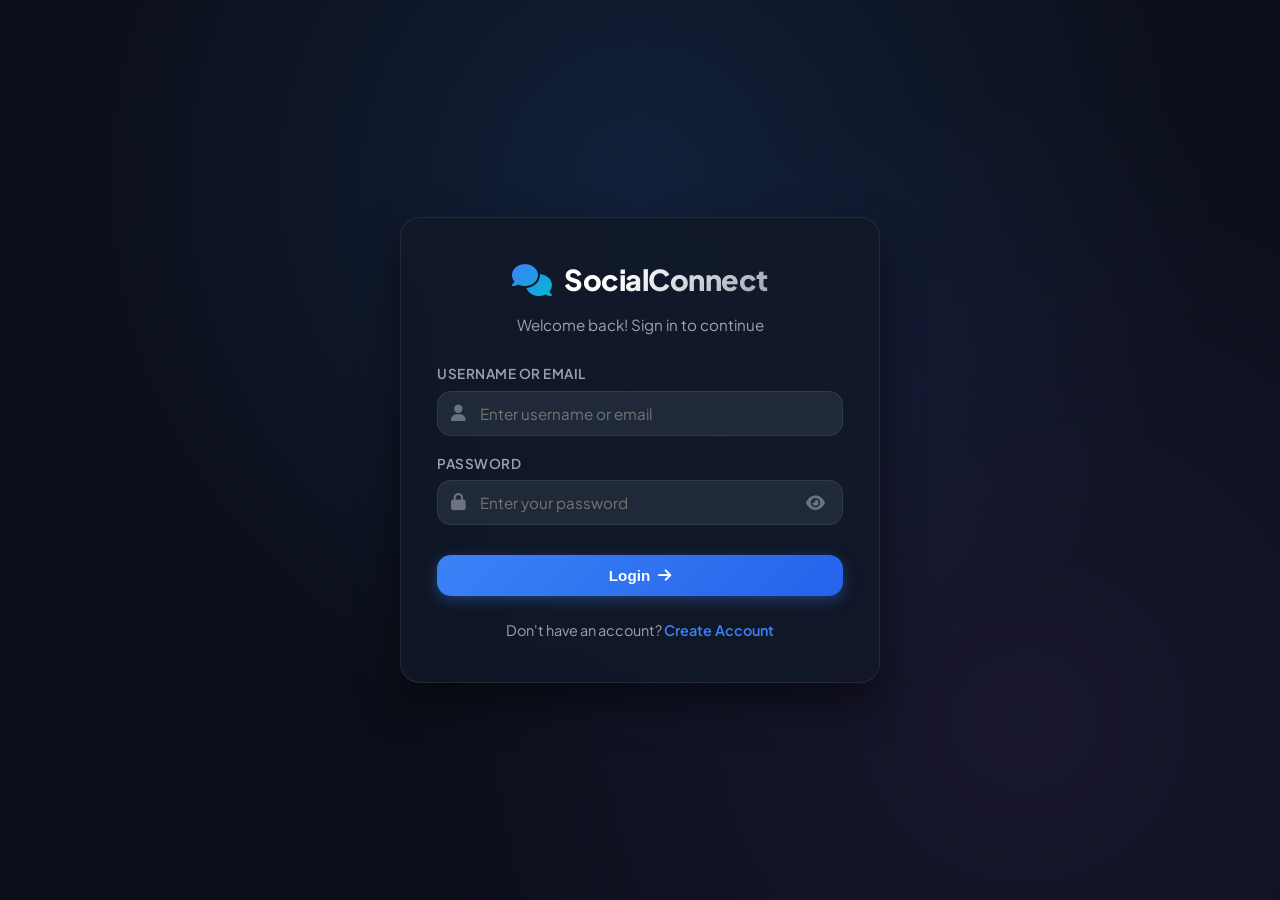
==== commit 0f71eae3: "Update chat, media, and responsive UI" ====
--- a/wwwroot/dashboard.html
+++ b/wwwroot/dashboard.html
@@ -4,19 +4,19 @@
   <meta charset="UTF-8">
   <meta name="viewport" content="width=device-width, initial-scale=1.0">
   <title>Dashboard - SocialConnect</title>
-  <link rel="stylesheet" href="css/style.css">
-  <link rel="stylesheet" href="css/dashboard.css">
-  <link rel="stylesheet" href="css/users.css">
-  <link rel="stylesheet" href="css/call.css">
-  <link rel="stylesheet" href="css/profile.css">
-  <link rel="stylesheet" href="css/responsive.css">
+  <link rel="stylesheet" href="css/style.css?v=2">
+  <link rel="stylesheet" href="css/dashboard.css?v=2">
+  <link rel="stylesheet" href="css/users.css?v=2">
+  <link rel="stylesheet" href="css/call.css?v=2">
+  <link rel="stylesheet" href="css/profile.css?v=2">
+  <link rel="stylesheet" href="css/responsive.css?v=2">
 </head>
 <body>
   <div class="app-layout">
     <!-- Sidebar -->
     <aside class="app-sidebar">
       <div class="sidebar-header">
-        <div class="user-profile-summary" id="open-profile-btn" title="View Profile">
+        <div class="user-profile-summary" id="open-profile-btn" title="View Profile" onclick="UI.openModal('view-profile-modal')">
           <img id="header-user-avatar" src="https://ui-avatars.com/api/?name=User&background=3b82f6&color=fff" alt="User Avatar" class="user-avatar">
           <div class="user-details-mini">
             <span id="header-user-name" class="user-name-display">Loading...</span>
@@ -27,29 +27,42 @@
           <button class="icon-btn" id="find-people-nav-btn" title="Find People" onclick="window.location.href='users.html'">
             <i class="fa-solid fa-user-plus"></i>
           </button>
-          <button class="icon-btn" id="edit-profile-btn" title="Edit Profile">
+          <button class="icon-btn" id="edit-profile-btn" title="Edit Profile" onclick="UI.openModal('edit-profile-modal')">
             <i class="fa-solid fa-user-pen"></i>
           </button>
-          <button class="icon-btn" id="logout-btn" title="Logout" style="color: var(--accent-danger);">
+          <button class="icon-btn" id="logout-btn" title="Logout" style="color: var(--accent-danger);" onclick="Auth.logout()">
             <i class="fa-solid fa-right-from-bracket"></i>
           </button>
         </div>
       </div>
 
       <div class="sidebar-nav">
-        <button class="nav-tab active" id="tab-chats-btn">
+        <button class="nav-tab active" id="tab-chats-btn" onclick="switchDashboardTab('chats')">
           <i class="fa-solid fa-comments"></i> Chats
         </button>
-        <button class="nav-tab" id="tab-people-btn">
+        <button class="nav-tab" id="tab-people-btn" onclick="switchDashboardTab('people')">
           <i class="fa-solid fa-user-group"></i> People
         </button>
-        <button class="nav-tab" id="tab-calls-btn">
+        <button class="nav-tab" id="tab-calls-btn" onclick="switchDashboardTab('calls')">
           <i class="fa-solid fa-clock-rotate-left"></i> Calls
         </button>
       </div>
 
       <!-- Chats Sidebar Panel -->
       <div class="sidebar-content" id="sidebar-chats-panel">
+        <a href="chat.html" class="btn btn-primary btn-sm" style="width: 100%; justify-content: center; margin-bottom: 14px; gap: 6px; padding: 8px 12px; font-size: 0.84rem;">
+          <i class="fa-solid fa-comments"></i> Open Full Chat Window
+        </a>
+
+        <div style="margin-bottom: 16px;">
+          <h4 style="font-size: 0.85rem; font-weight: 700; color: var(--text-muted); text-transform: uppercase; letter-spacing: 0.5px; margin-bottom: 10px;">
+            Recent Chats
+          </h4>
+          <div id="sidebar-conversations-container">
+            <!-- Active chats list -->
+          </div>
+        </div>
+
         <div style="margin-bottom: 16px;">
           <h4 style="font-size: 0.85rem; font-weight: 700; color: var(--text-muted); text-transform: uppercase; letter-spacing: 0.5px; margin-bottom: 10px;">
             Connected Friends
@@ -283,30 +296,15 @@
   </div>
 
   <script src="js/lib/signalr.min.js"></script>
-  <script src="js/api.js"></script>
-  <script src="js/ui.js"></script>
-  <script src="js/auth.js"></script>
-  <script src="js/profile.js"></script>
-  <script src="js/users.js"></script>
-  <script src="js/chat.js"></script>
-  <script src="js/call.js"></script>
+  <script src="js/api.js?v=2"></script>
+  <script src="js/ui.js?v=2"></script>
+  <script src="js/auth.js?v=2"></script>
+  <script src="js/profile.js?v=2"></script>
+  <script src="js/users.js?v=2"></script>
+  <script src="js/chat.js?v=2"></script>
+  <script src="js/call.js?v=2"></script>
   <script>
-    document.addEventListener('DOMContentLoaded', async () => {
-      const user = await Auth.getCurrentUser();
-      if (!user) {
-        window.location.href = 'login.html';
-        return;
-      }
-
-      Profile.init();
-      Profile.renderProfileData(user);
-      Users.init();
-      Chat.initSignalR();
-
-      // Load connections for sidebar and dashboard
-      loadDashboardConnections();
-
-      // Tab Toggling
+    window.switchDashboardTab = function(tabName) {
       const tabChatsBtn = document.getElementById('tab-chats-btn');
       const tabPeopleBtn = document.getElementById('tab-people-btn');
       const tabCallsBtn = document.getElementById('tab-calls-btn');
@@ -314,52 +312,60 @@
       const peoplePanel = document.getElementById('sidebar-people-panel');
       const callsPanel = document.getElementById('sidebar-calls-panel');
 
-      tabChatsBtn.addEventListener('click', () => {
-        tabChatsBtn.classList.add('active');
-        tabPeopleBtn.classList.remove('active');
+      if (tabName === 'chats') {
+        if (tabChatsBtn) tabChatsBtn.classList.add('active');
+        if (tabPeopleBtn) tabPeopleBtn.classList.remove('active');
         if (tabCallsBtn) tabCallsBtn.classList.remove('active');
-        chatsPanel.style.display = 'block';
-        peoplePanel.style.display = 'none';
+        if (chatsPanel) chatsPanel.style.display = 'block';
+        if (peoplePanel) peoplePanel.style.display = 'none';
         if (callsPanel) callsPanel.style.display = 'none';
-      });
-
-      tabPeopleBtn.addEventListener('click', () => {
-        tabPeopleBtn.classList.add('active');
-        tabChatsBtn.classList.remove('active');
+      } else if (tabName === 'people') {
+        if (tabPeopleBtn) tabPeopleBtn.classList.add('active');
+        if (tabChatsBtn) tabChatsBtn.classList.remove('active');
         if (tabCallsBtn) tabCallsBtn.classList.remove('active');
-        peoplePanel.style.display = 'block';
-        chatsPanel.style.display = 'none';
+        if (peoplePanel) peoplePanel.style.display = 'block';
+        if (chatsPanel) chatsPanel.style.display = 'none';
         if (callsPanel) callsPanel.style.display = 'none';
-        
-        Users.loadUsersContainer('sidebar-users-container');
-        Users.loadPendingRequestsContainer('sidebar-pending-container');
-      });
-
-      if (tabCallsBtn) {
-        tabCallsBtn.addEventListener('click', () => {
-          tabCallsBtn.classList.add('active');
-          tabChatsBtn.classList.remove('active');
-          tabPeopleBtn.classList.remove('active');
-          if (callsPanel) callsPanel.style.display = 'block';
-          chatsPanel.style.display = 'none';
-          peoplePanel.style.display = 'none';
-
-          if (typeof Call !== 'undefined' && Call.loadCallHistory) {
-            Call.loadCallHistory();
-          }
-        });
+        if (typeof Users !== 'undefined' && Users.loadUsersContainer) {
+          Users.loadUsersContainer('sidebar-users-container');
+          Users.loadPendingRequestsContainer('sidebar-pending-container');
+        }
+      } else if (tabName === 'calls') {
+        if (tabCallsBtn) tabCallsBtn.classList.add('active');
+        if (tabChatsBtn) tabChatsBtn.classList.remove('active');
+        if (tabPeopleBtn) tabPeopleBtn.classList.remove('active');
+        if (callsPanel) callsPanel.style.display = 'block';
+        if (chatsPanel) chatsPanel.style.display = 'none';
+        if (peoplePanel) peoplePanel.style.display = 'none';
+        if (typeof Call !== 'undefined' && Call.loadCallHistory) {
+          Call.loadCallHistory();
+        }
       }
-
-      // Event listeners for profile modals & logout
-      document.getElementById('open-profile-btn').addEventListener('click', () => UI.openModal('view-profile-modal'));
-      document.getElementById('edit-profile-btn').addEventListener('click', () => UI.openModal('edit-profile-modal'));
-      document.getElementById('logout-btn').addEventListener('click', () => Auth.logout());
+    };
+
+    document.addEventListener('DOMContentLoaded', async () => {
+      try {
+        const user = await Auth.getCurrentUser();
+        if (!user) {
+          window.location.href = 'login.html';
+          return;
+        }
+
+        try { Profile.init(); } catch (e) { console.warn('Profile.init warning:', e); }
+        try { Profile.renderProfileData(user); } catch (e) { console.warn('Profile.renderProfileData warning:', e); }
+        try { Users.init(); } catch (e) { console.warn('Users.init warning:', e); }
+        try { if (typeof Chat !== 'undefined' && Chat.initSignalR) Chat.initSignalR(); } catch (e) { console.warn('Chat.initSignalR warning:', e); }
+        try { if (typeof Chat !== 'undefined' && Chat.loadUserConversations) Chat.loadUserConversations(); } catch (e) { console.warn('Chat.loadUserConversations warning:', e); }
+        try { loadDashboardConnections(); } catch (e) { console.warn('loadDashboardConnections warning:', e); }
+      } catch (err) {
+        console.error('Dashboard init error:', err);
+      }
     });
 
     async function loadDashboardConnections() {
       try {
         const [friends, conversations] = await Promise.all([
-          API.get('/friendrequests/friends'),
+          API.get('/friendrequests/friends').catch(() => []),
           API.get('/conversations').catch(() => [])
         ]);
 
--- a/wwwroot/css/style.css
+++ b/wwwroot/css/style.css
@@ -81,53 +81,77 @@
 /* Toast Notifications Container */
 #toast-container {
   position: fixed;
-  top: 24px;
-  right: 24px;
-  z-index: 9999;
+  top: 18px;
+  left: 50%;
+  transform: translateX(-50%);
+  z-index: 99999;
   display: flex;
   flex-direction: column;
-  gap: 12px;
-  max-width: 400px;
-  width: calc(100% - 48px);
+  align-items: center;
+  gap: 8px;
+  max-width: 90vw;
+  pointer-events: none;
 }
 
 .toast {
-  padding: 14px 18px;
-  border-radius: var(--radius-md);
-  font-size: 0.92rem;
-  font-weight: 500;
-  color: #ffffff;
-  display: flex;
-  align-items: center;
-  gap: 12px;
-  box-shadow: var(--shadow-lg);
-  animation: slideInRight 0.3s cubic-bezier(0.16, 1, 0.3, 1) forwards;
-  backdrop-filter: blur(10px);
-}
-
+  pointer-events: auto;
+  padding: 6px 14px !important;
+  border-radius: 20px !important;
+  font-size: 0.81rem !important;
+  font-weight: 500 !important;
+  color: #f1f5f9 !important;
+  display: inline-flex !important;
+  align-items: center !important;
+  gap: 8px !important;
+  background: rgba(15, 23, 42, 0.78) !important;
+  backdrop-filter: blur(12px) !important;
+  -webkit-backdrop-filter: blur(12px) !important;
+  border: 1px solid rgba(255, 255, 255, 0.12) !important;
+  box-shadow: 0 4px 14px rgba(0, 0, 0, 0.4) !important;
+  animation: toastSlideDown 0.25s cubic-bezier(0.16, 1, 0.3, 1) forwards !important;
+  width: fit-content !important;
+  max-width: 90vw !important;
+  box-sizing: border-box !important;
+}
+
+.toast i {
+  font-size: 0.85rem !important;
+  flex-shrink: 0 !important;
+}
+
+/* Background is strictly transparent for all toast types - colored borders & icons only */
 .toast.success {
-  background: rgba(34, 197, 94, 0.95);
-  border: 1px solid rgba(74, 222, 128, 0.5);
+  background: rgba(15, 23, 42, 0.78) !important;
+  border-color: rgba(34, 197, 94, 0.45) !important;
+}
+.toast.success i {
+  color: #4ade80 !important;
 }
 
 .toast.error {
-  background: rgba(239, 68, 68, 0.95);
-  border: 1px solid rgba(248, 113, 113, 0.5);
+  background: rgba(15, 23, 42, 0.78) !important;
+  border-color: rgba(239, 68, 68, 0.45) !important;
+}
+.toast.error i {
+  color: #f87171 !important;
 }
 
 .toast.info {
-  background: rgba(59, 130, 246, 0.95);
-  border: 1px solid rgba(96, 165, 250, 0.5);
-}
-
-@keyframes slideInRight {
+  background: rgba(15, 23, 42, 0.78) !important;
+  border-color: rgba(56, 189, 248, 0.45) !important;
+}
+.toast.info i {
+  color: #38bdf8 !important;
+}
+
+@keyframes toastSlideDown {
   from {
     opacity: 0;
-    transform: translateX(100px);
+    transform: translateY(-8px) scale(0.96);
   }
   to {
     opacity: 1;
-    transform: translateX(0);
+    transform: translateY(0) scale(1);
   }
 }
 
@@ -194,23 +218,36 @@
   letter-spacing: 0.5px;
 }
 
+/* Hide native Edge/Chrome password reveal buttons */
+input::-ms-reveal,
+input::-ms-clear,
+input::-webkit-contacts-auto-fill-button,
+input::-webkit-credentials-auto-fill-button {
+  display: none !important;
+  visibility: hidden !important;
+  pointer-events: none !important;
+}
+
 .input-wrapper {
   position: relative;
   display: flex;
   align-items: center;
-}
-
-.input-wrapper i {
+  width: 100%;
+}
+
+.input-wrapper i:first-of-type {
   position: absolute;
   left: 14px;
   color: var(--text-muted);
   font-size: 1.05rem;
   transition: var(--transition);
+  pointer-events: none;
+  z-index: 2;
 }
 
 .form-control {
   width: 100%;
-  padding: 12px 16px 12px 42px;
+  padding: 12px 46px 12px 42px;
   background-color: var(--bg-input);
   border: 1.5px solid var(--border-color);
   border-radius: var(--radius-md);
@@ -218,6 +255,7 @@
   font-size: 0.95rem;
   font-family: inherit;
   transition: var(--transition);
+  box-sizing: border-box;
 }
 
 .form-control:focus {
--- a/wwwroot/css/responsive.css
+++ b/wwwroot/css/responsive.css
@@ -1,8 +1,15 @@
 /* Responsive Styles for Mobile and Tablet */
 @media (max-width: 768px) {
+  html, body {
+    overflow-x: hidden !important;
+    max-width: 100vw;
+  }
+
   .app-layout {
     flex-direction: column;
     height: 100vh;
+    height: 100dvh;
+    width: 100vw;
     overflow: hidden;
     position: relative;
   }
@@ -28,6 +35,16 @@
     z-index: 30;
     transition: transform 0.3s ease-in-out;
     transform: translateX(100%);
+    overflow-x: hidden;
+  }
+
+  .chat-container {
+    width: 100%;
+    max-width: 100vw;
+    overflow-x: hidden;
+    height: 100%;
+    display: flex;
+    flex-direction: column;
   }
 
   /* Active chat state on mobile */
@@ -39,27 +56,113 @@
     transform: translateX(0);
   }
 
-  .mobile-back-btn {
-    display: inline-flex !important;
-    align-items: center;
-    gap: 6px;
-  }
-
   #users-page-grid {
     grid-template-columns: 1fr !important;
   }
 
   .chat-header {
-    padding: 12px 16px;
+    padding: 10px 12px;
+    width: 100%;
+    box-sizing: border-box;
+    gap: 8px;
+    flex-wrap: nowrap;
+  }
+
+  .chat-header-user {
+    flex: 1;
+    min-width: 0;
+    gap: 8px;
+  }
+
+  .chat-header-details {
+    flex: 1;
+    min-width: 0;
+  }
+
+  .chat-header-name {
+    font-size: 0.9rem;
+    white-space: nowrap;
+    overflow: hidden;
+    text-overflow: ellipsis;
+  }
+
+  .chat-header-status {
+    font-size: 0.75rem;
+    white-space: nowrap;
+    overflow: hidden;
+    text-overflow: ellipsis;
+  }
+
+  .chat-header-actions {
+    gap: 4px;
+    flex-shrink: 0;
+  }
+
+  .chat-header-actions .icon-btn {
+    width: 34px;
+    height: 34px;
+    font-size: 0.88rem;
+  }
+
+  .chat-messages-window {
+    padding: 10px 8px;
+    gap: 5px;
+    overflow-x: hidden;
   }
 
   .chat-input-bar {
-    padding: 12px 14px;
-    gap: 8px;
+    padding: 8px 6px;
+    gap: 6px;
+    width: 100%;
+    box-sizing: border-box;
+  }
+
+  .chat-input-pill {
+    padding: 2px 4px 2px 8px;
+    gap: 2px;
+    border-radius: 22px;
+  }
+
+  .pill-btn {
+    width: 32px;
+    height: 32px;
+    min-width: 32px;
+    font-size: 0.95rem;
+    margin-bottom: 2px;
+  }
+
+  .pill-btn.pill-emoji-btn {
+    font-size: 1.15rem;
+  }
+
+  .pill-right-actions {
+    gap: 1px;
+    margin-bottom: 2px;
+  }
+
+  .chat-input-pill .chat-input-field {
+    padding: 7px 4px;
+    font-size: 0.92rem;
+    line-height: 1.4;
+    min-height: 20px;
+    max-height: 70px;
+  }
+
+  .chat-action-btn {
+    width: 40px;
+    height: 40px;
+    min-width: 40px;
+    font-size: 1.05rem;
   }
 
   .chat-message {
-    max-width: 88%;
+    max-width: 86%;
+    gap: 6px;
+  }
+
+  .chat-msg-avatar {
+    width: 28px;
+    height: 28px;
   }
 
   .auth-card {
@@ -71,14 +174,14 @@
   }
 
   #toast-container {
-    top: 16px;
-    right: 16px;
-    width: calc(100% - 32px);
+    top: 12px;
+    max-width: 95vw;
   }
 }
 
 @media (min-width: 769px) {
-  .mobile-back-btn {
+  .mobile-back-btn,
+  .mobile-back-arrow-btn {
     display: none !important;
   }
 }
